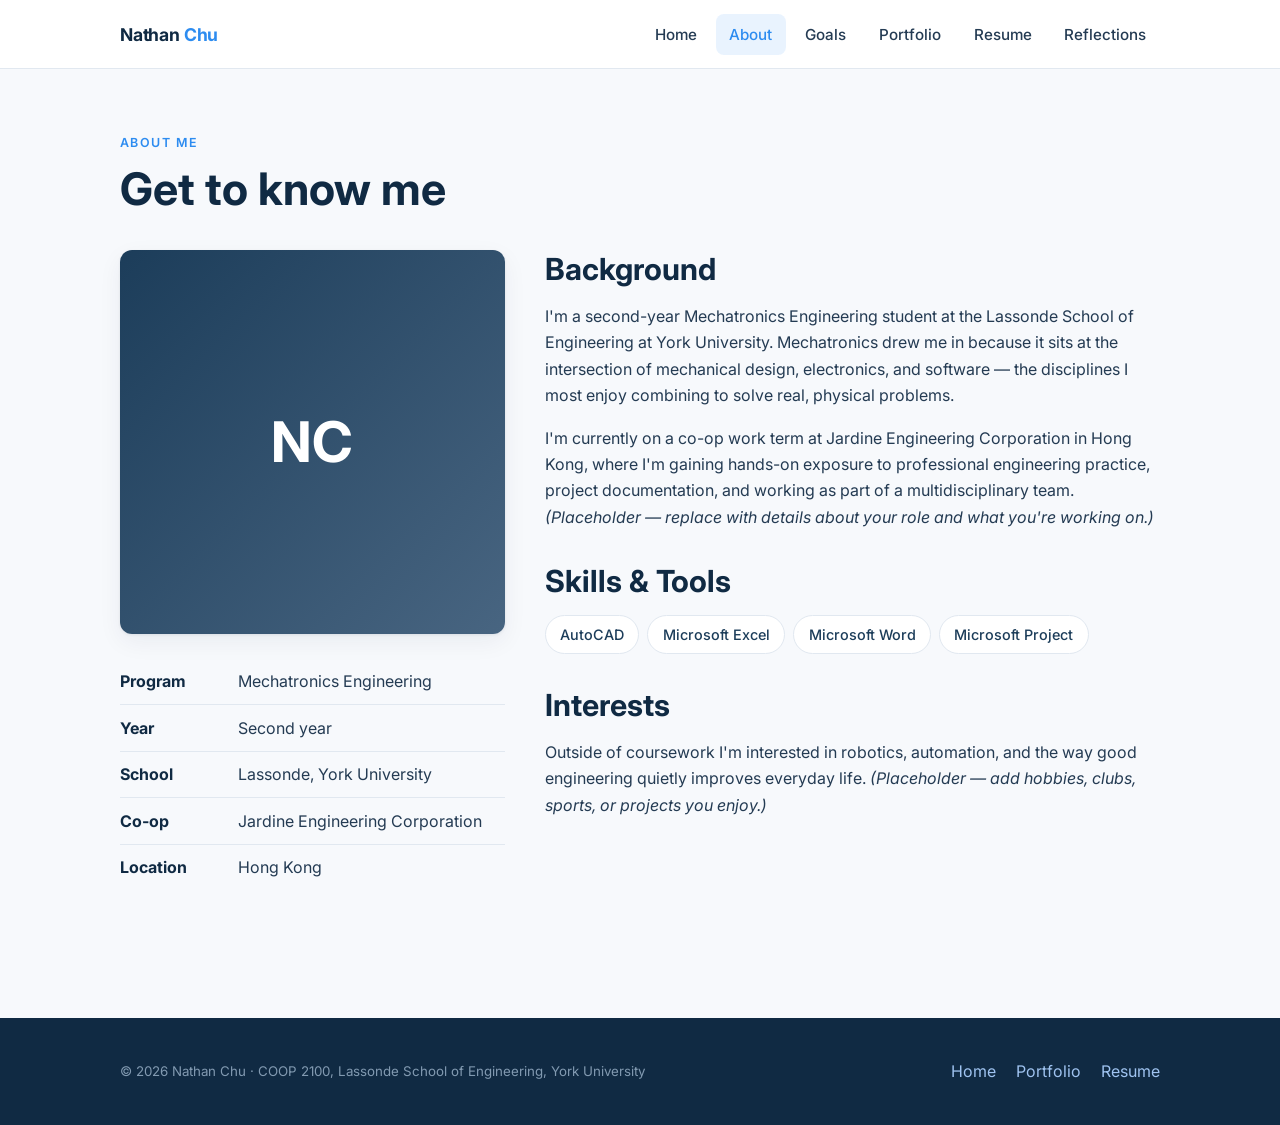
==== about.html @ 2f1d8aae "Add ePortfolio site" ====
<!DOCTYPE html>
<html lang="en">
<head>
  <meta charset="UTF-8" />
  <meta name="viewport" content="width=device-width, initial-scale=1.0" />
  <title>About — Nathan Chu</title>
  <meta name="description" content="About Nathan Chu: background, studies, and interests." />
  <link rel="preconnect" href="https://fonts.googleapis.com" />
  <link rel="preconnect" href="https://fonts.gstatic.com" crossorigin />
  <link href="https://fonts.googleapis.com/css2?family=Inter:wght@400;500;600;700&display=swap" rel="stylesheet" />
  <link rel="stylesheet" href="css/style.css" />
</head>
<body>

  <header class="site-header">
    <nav class="nav" aria-label="Main navigation">
      <a class="brand" href="index.html">Nathan&nbsp;<span>Chu</span></a>
      <button class="nav-toggle" aria-label="Toggle menu" aria-expanded="false" aria-controls="nav-links">
        <span></span><span></span><span></span>
      </button>
      <ul class="nav-links" id="nav-links">
        <li><a href="index.html">Home</a></li>
        <li><a href="about.html" class="active">About</a></li>
        <li><a href="goals.html">Goals</a></li>
        <li><a href="portfolio.html">Portfolio</a></li>
        <li><a href="resume.html">Resume</a></li>
        <li><a href="reflections.html">Reflections</a></li>
      </ul>
    </nav>
  </header>

  <section class="section">
    <div class="container">
      <p class="eyebrow">About Me</p>
      <h1>Get to know me</h1>

      <div class="split" style="margin-top:2rem;">
        <!-- LEFT: photo placeholder + quick facts. Replace the avatar with an <img> when ready. -->
        <div>
          <!-- EDIT: swap the line below for <img class="avatar" src="assets/photo.jpg" alt="Nathan Chu"> -->
          <div class="avatar" aria-hidden="true">NC</div>
          <ul class="facts" style="margin-top:1.5rem;">
            <li><strong>Program</strong> Mechatronics Engineering</li>
            <li><strong>Year</strong> Second year</li>
            <li><strong>School</strong> Lassonde, York University</li>
            <li><strong>Co-op</strong> Jardine Engineering Corporation</li>
            <li><strong>Location</strong> Hong Kong</li>
          </ul>
        </div>

        <!-- RIGHT: bio -->
        <div>
          <h2>Background</h2>
          <!-- EDIT: write a few paragraphs about yourself. Placeholder below. -->
          <p>
            I'm a second-year Mechatronics Engineering student at the Lassonde School of Engineering
            at York University. Mechatronics drew me in because it sits at the intersection of
            mechanical design, electronics, and software — the disciplines I most enjoy combining
            to solve real, physical problems.
          </p>
          <p>
            I'm currently on a co-op work term at Jardine Engineering Corporation in Hong Kong,
            where I'm gaining hands-on exposure to professional engineering practice, project
            documentation, and working as part of a multidisciplinary team. <em>(Placeholder —
            replace with details about your role and what you're working on.)</em>
          </p>

          <h2 style="margin-top:2rem;">Skills &amp; Tools</h2>
          <ul class="chips" style="margin-top:0.5rem;">
            <li>AutoCAD</li>
            <li>Microsoft Excel</li>
            <li>Microsoft Word</li>
            <li>Microsoft Project</li>
            <!-- EDIT: add more tools/skills as you learn them -->
          </ul>

          <h2 style="margin-top:2rem;">Interests</h2>
          <!-- EDIT: replace with your real interests -->
          <p>
            Outside of coursework I'm interested in robotics, automation, and the way good
            engineering quietly improves everyday life. <em>(Placeholder — add hobbies, clubs,
            sports, or projects you enjoy.)</em>
          </p>
        </div>
      </div>
    </div>
  </section>

  <footer class="site-footer">
    <div class="container footer-inner">
      <small>© 2026 Nathan Chu · COOP 2100, Lassonde School of Engineering, York University</small>
      <ul class="footer-links">
        <li><a href="index.html">Home</a></li>
        <li><a href="portfolio.html">Portfolio</a></li>
        <li><a href="resume.html">Resume</a></li>
      </ul>
    </div>
  </footer>

  <script src="js/main.js" defer></script>
</body>
</html>
---- css/style.css ----
/* =========================================================
   Nathan Chu — ePortfolio
   COOP 2100, Lassonde School of Engineering, York University
   ---------------------------------------------------------
   Edit the colours, fonts, and spacing here in one place.
   Everything on the site reads from these variables.
   ========================================================= */

:root {
  /* Brand colours — change these to re-theme the whole site */
  --navy:        #102a43;   /* primary dark */
  --navy-2:      #1c3d5a;   /* slightly lighter navy */
  --steel:       #486581;   /* muted blue-grey */
  --accent:      #2d8cf0;   /* links / highlights */
  --accent-dark: #1f6fc4;
  --bg:          #f7f9fc;   /* page background */
  --surface:     #ffffff;   /* cards / panels */
  --text:        #243b53;   /* body text */
  --muted:       #627d98;   /* secondary text */
  --border:      #e1e8f0;

  /* Layout */
  --maxw: 1080px;
  --radius: 12px;
  --shadow: 0 1px 3px rgba(16, 42, 67, 0.08), 0 8px 24px rgba(16, 42, 67, 0.06);
  --shadow-hover: 0 4px 12px rgba(16, 42, 67, 0.12), 0 16px 40px rgba(16, 42, 67, 0.10);

  /* Type */
  --font: "Inter", -apple-system, BlinkMacSystemFont, "Segoe UI", Roboto, Helvetica, Arial, sans-serif;
}

/* ---------- Reset ---------- */
*,
*::before,
*::after { box-sizing: border-box; }

html { scroll-behavior: smooth; }

body {
  margin: 0;
  font-family: var(--font);
  color: var(--text);
  background: var(--bg);
  line-height: 1.65;
  -webkit-font-smoothing: antialiased;
}

img { max-width: 100%; display: block; }

a { color: var(--accent); text-decoration: none; }
a:hover { color: var(--accent-dark); text-decoration: underline; }

h1, h2, h3 {
  color: var(--navy);
  line-height: 1.25;
  margin: 0 0 0.5em;
  font-weight: 700;
}

h1 { font-size: clamp(1.9rem, 4vw, 2.8rem); }
h2 { font-size: clamp(1.4rem, 3vw, 1.9rem); }
h3 { font-size: 1.15rem; }

p { margin: 0 0 1rem; }

/* ---------- Layout helpers ---------- */
.container {
  width: 100%;
  max-width: var(--maxw);
  margin: 0 auto;
  padding: 0 1.25rem;
}

.section { padding: 4rem 0; }

.section-alt { background: var(--surface); border-top: 1px solid var(--border); border-bottom: 1px solid var(--border); }

.eyebrow {
  text-transform: uppercase;
  letter-spacing: 0.12em;
  font-size: 0.78rem;
  font-weight: 600;
  color: var(--accent);
  margin-bottom: 0.5rem;
}

.lead { font-size: 1.15rem; color: var(--muted); max-width: 60ch; }

/* ---------- Navigation ---------- */
.site-header {
  position: sticky;
  top: 0;
  z-index: 50;
  background: rgba(255, 255, 255, 0.92);
  backdrop-filter: saturate(180%) blur(8px);
  border-bottom: 1px solid var(--border);
}

.nav {
  display: flex;
  align-items: center;
  justify-content: space-between;
  max-width: var(--maxw);
  margin: 0 auto;
  padding: 0.85rem 1.25rem;
}

.brand {
  font-weight: 700;
  font-size: 1.1rem;
  color: var(--navy);
  letter-spacing: -0.01em;
}
.brand:hover { text-decoration: none; color: var(--navy); }
.brand span { color: var(--accent); }

.nav-links {
  display: flex;
  gap: 0.35rem;
  list-style: none;
  margin: 0;
  padding: 0;
}

.nav-links a {
  display: block;
  padding: 0.5rem 0.85rem;
  border-radius: 8px;
  color: var(--text);
  font-weight: 500;
  font-size: 0.95rem;
  transition: background 0.15s, color 0.15s;
}
.nav-links a:hover { background: var(--bg); color: var(--navy); text-decoration: none; }
.nav-links a.active { color: var(--accent); background: rgba(45, 140, 240, 0.10); }

/* Hamburger */
.nav-toggle {
  display: none;
  background: none;
  border: 0;
  cursor: pointer;
  padding: 0.4rem;
}
.nav-toggle span {
  display: block;
  width: 24px;
  height: 2px;
  background: var(--navy);
  margin: 5px 0;
  transition: 0.25s;
}

/* ---------- Hero ---------- */
.hero {
  background:
    radial-gradient(1200px 400px at 80% -10%, rgba(45,140,240,0.12), transparent),
    linear-gradient(180deg, #ffffff 0%, var(--bg) 100%);
  padding: 5rem 0 4.5rem;
  border-bottom: 1px solid var(--border);
}
.hero h1 { margin-bottom: 0.4rem; }
.hero .tagline { font-size: 1.25rem; color: var(--steel); font-weight: 500; margin-bottom: 1.5rem; }
.hero .intro { max-width: 58ch; font-size: 1.1rem; color: var(--muted); }

.btn-row { display: flex; flex-wrap: wrap; gap: 0.75rem; margin-top: 1.75rem; }

.btn {
  display: inline-block;
  padding: 0.7rem 1.4rem;
  border-radius: 10px;
  font-weight: 600;
  font-size: 0.95rem;
  transition: transform 0.12s, box-shadow 0.15s, background 0.15s;
}
.btn-primary { background: var(--accent); color: #fff; }
.btn-primary:hover { background: var(--accent-dark); color: #fff; text-decoration: none; transform: translateY(-1px); box-shadow: var(--shadow); }
.btn-ghost { background: transparent; color: var(--navy); border: 1px solid var(--border); }
.btn-ghost:hover { background: var(--surface); text-decoration: none; border-color: var(--steel); transform: translateY(-1px); }

/* ---------- Cards / grid ---------- */
.grid {
  display: grid;
  gap: 1.25rem;
  grid-template-columns: repeat(auto-fit, minmax(260px, 1fr));
}

.card {
  background: var(--surface);
  border: 1px solid var(--border);
  border-radius: var(--radius);
  padding: 1.5rem;
  box-shadow: var(--shadow);
  transition: transform 0.15s, box-shadow 0.15s;
}
.card:hover { transform: translateY(-3px); box-shadow: var(--shadow-hover); }
.card h3 { margin-top: 0; }
.card .tag {
  display: inline-block;
  font-size: 0.72rem;
  font-weight: 600;
  text-transform: uppercase;
  letter-spacing: 0.06em;
  color: var(--accent);
  background: rgba(45,140,240,0.10);
  padding: 0.2rem 0.6rem;
  border-radius: 999px;
  margin-bottom: 0.75rem;
}
.card .placeholder-note {
  font-size: 0.82rem;
  color: var(--muted);
  font-style: italic;
}

/* Two-column content (e.g. About) */
.split {
  display: grid;
  grid-template-columns: 1fr 1.6fr;
  gap: 2.5rem;
  align-items: start;
}

/* Profile/avatar placeholder */
.avatar {
  width: 100%;
  aspect-ratio: 1 / 1;
  border-radius: var(--radius);
  background: linear-gradient(135deg, var(--navy-2), var(--steel));
  display: flex;
  align-items: center;
  justify-content: center;
  color: #fff;
  font-size: 3.5rem;
  font-weight: 700;
  box-shadow: var(--shadow);
}

/* Skill chips */
.chips { display: flex; flex-wrap: wrap; gap: 0.5rem; padding: 0; margin: 0; list-style: none; }
.chips li {
  background: var(--surface);
  border: 1px solid var(--border);
  border-radius: 999px;
  padding: 0.4rem 0.9rem;
  font-size: 0.9rem;
  font-weight: 500;
  color: var(--navy-2);
}

/* Info list (key/value) */
.facts { list-style: none; padding: 0; margin: 0; }
.facts li { padding: 0.6rem 0; border-bottom: 1px solid var(--border); display: flex; gap: 0.5rem; }
.facts li:last-child { border-bottom: 0; }
.facts strong { color: var(--navy); min-width: 110px; display: inline-block; }

/* Timeline (goals / reflections) */
.timeline { position: relative; margin: 1.5rem 0 0; padding-left: 1.75rem; }
.timeline::before {
  content: "";
  position: absolute;
  left: 6px; top: 4px; bottom: 4px;
  width: 2px;
  background: var(--border);
}
.timeline-item { position: relative; margin-bottom: 1.75rem; }
.timeline-item::before {
  content: "";
  position: absolute;
  left: -1.75rem; top: 6px;
  width: 12px; height: 12px;
  border-radius: 50%;
  background: var(--accent);
  border: 2px solid var(--surface);
  box-shadow: 0 0 0 2px var(--accent);
}
.timeline-item .date { font-size: 0.82rem; font-weight: 600; color: var(--muted); text-transform: uppercase; letter-spacing: 0.05em; }
.timeline-item h3 { margin: 0.15rem 0 0.4rem; }

/* Resume embed area */
.resume-frame {
  width: 100%;
  height: 80vh;
  min-height: 600px;
  border: 1px solid var(--border);
  border-radius: var(--radius);
  background: var(--surface);
  box-shadow: var(--shadow);
}
.notice {
  background: #fff8e6;
  border: 1px solid #f6e0a8;
  color: #7a5c00;
  border-radius: var(--radius);
  padding: 1rem 1.25rem;
  font-size: 0.92rem;
  margin-bottom: 1.5rem;
}

/* ---------- Footer ---------- */
.site-footer {
  background: var(--navy);
  color: #cdd9e5;
  margin-top: 4rem;
  padding: 2.5rem 0;
}
.site-footer a { color: #9fc3f0; }
.footer-inner { display: flex; flex-wrap: wrap; gap: 1rem; justify-content: space-between; align-items: center; }
.footer-inner small { color: #829ab1; }
.footer-links { display: flex; gap: 1.25rem; list-style: none; margin: 0; padding: 0; }

/* ---------- Responsive ---------- */
@media (max-width: 760px) {
  .nav-toggle { display: block; }
  .nav-links {
    position: absolute;
    top: 100%; left: 0; right: 0;
    flex-direction: column;
    gap: 0;
    background: var(--surface);
    border-bottom: 1px solid var(--border);
    padding: 0.5rem 1rem 1rem;
    box-shadow: var(--shadow);
    display: none;
  }
  .nav-links.open { display: flex; }
  .nav-links a { padding: 0.75rem 0.5rem; border-radius: 6px; }
  .split { grid-template-columns: 1fr; }
  .avatar { max-width: 240px; margin: 0 auto; font-size: 3rem; }
}
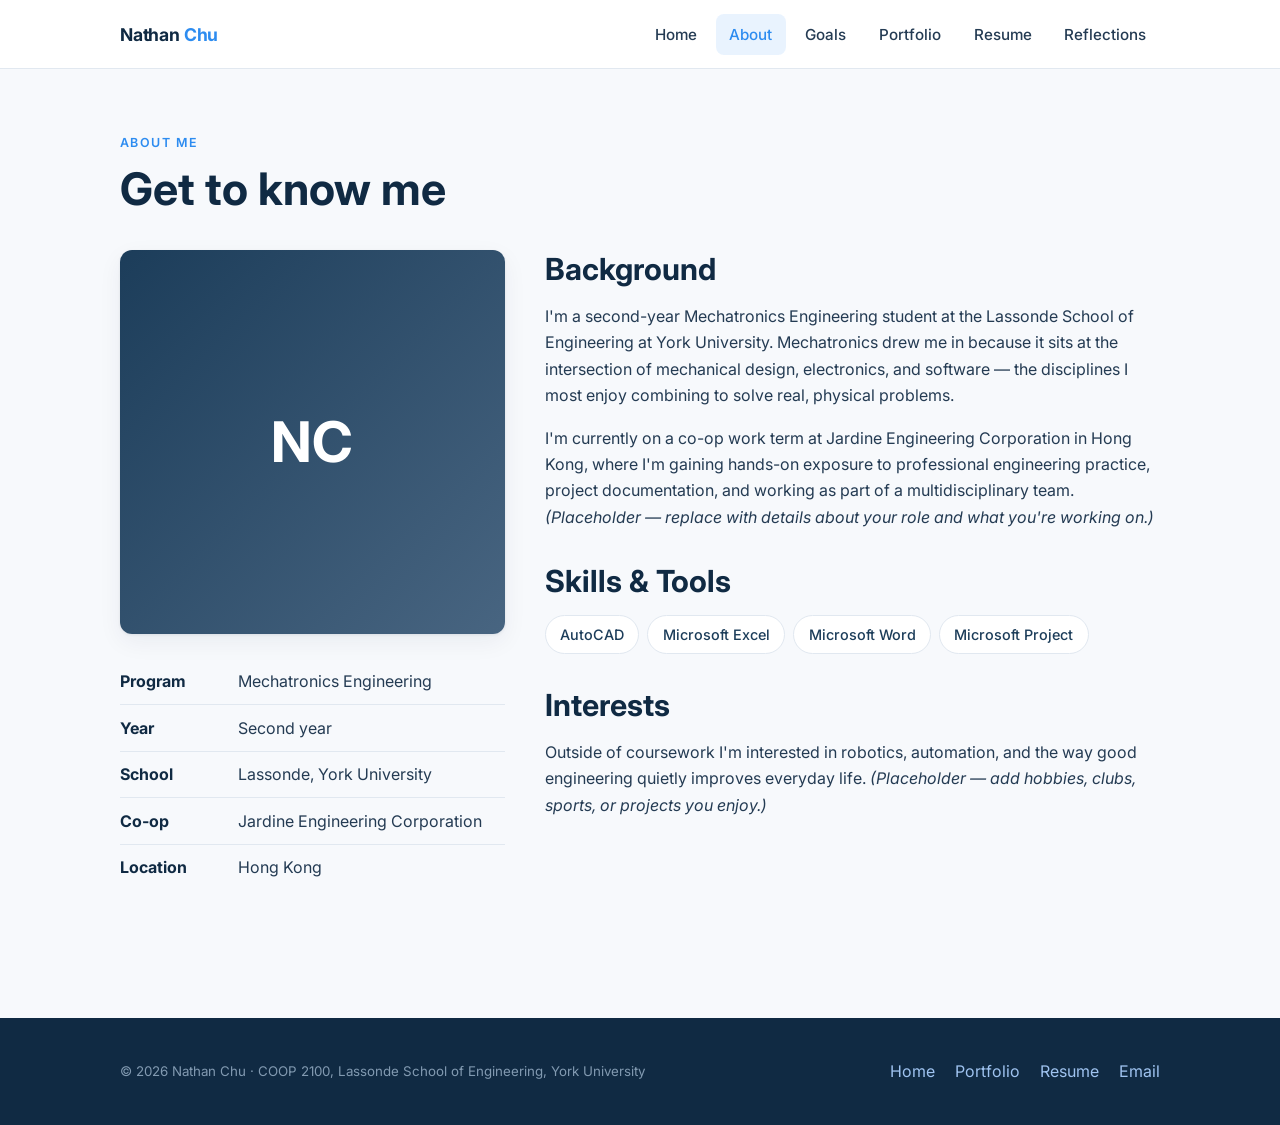
==== commit b64c648b: "Add contact email and project README" ====
--- a/about.html
+++ b/about.html
@@ -93,6 +93,7 @@
         <li><a href="index.html">Home</a></li>
         <li><a href="portfolio.html">Portfolio</a></li>
         <li><a href="resume.html">Resume</a></li>
+        <li><a href="mailto:iamnathanchu@gmail.com">Email</a></li>
       </ul>
     </div>
   </footer>
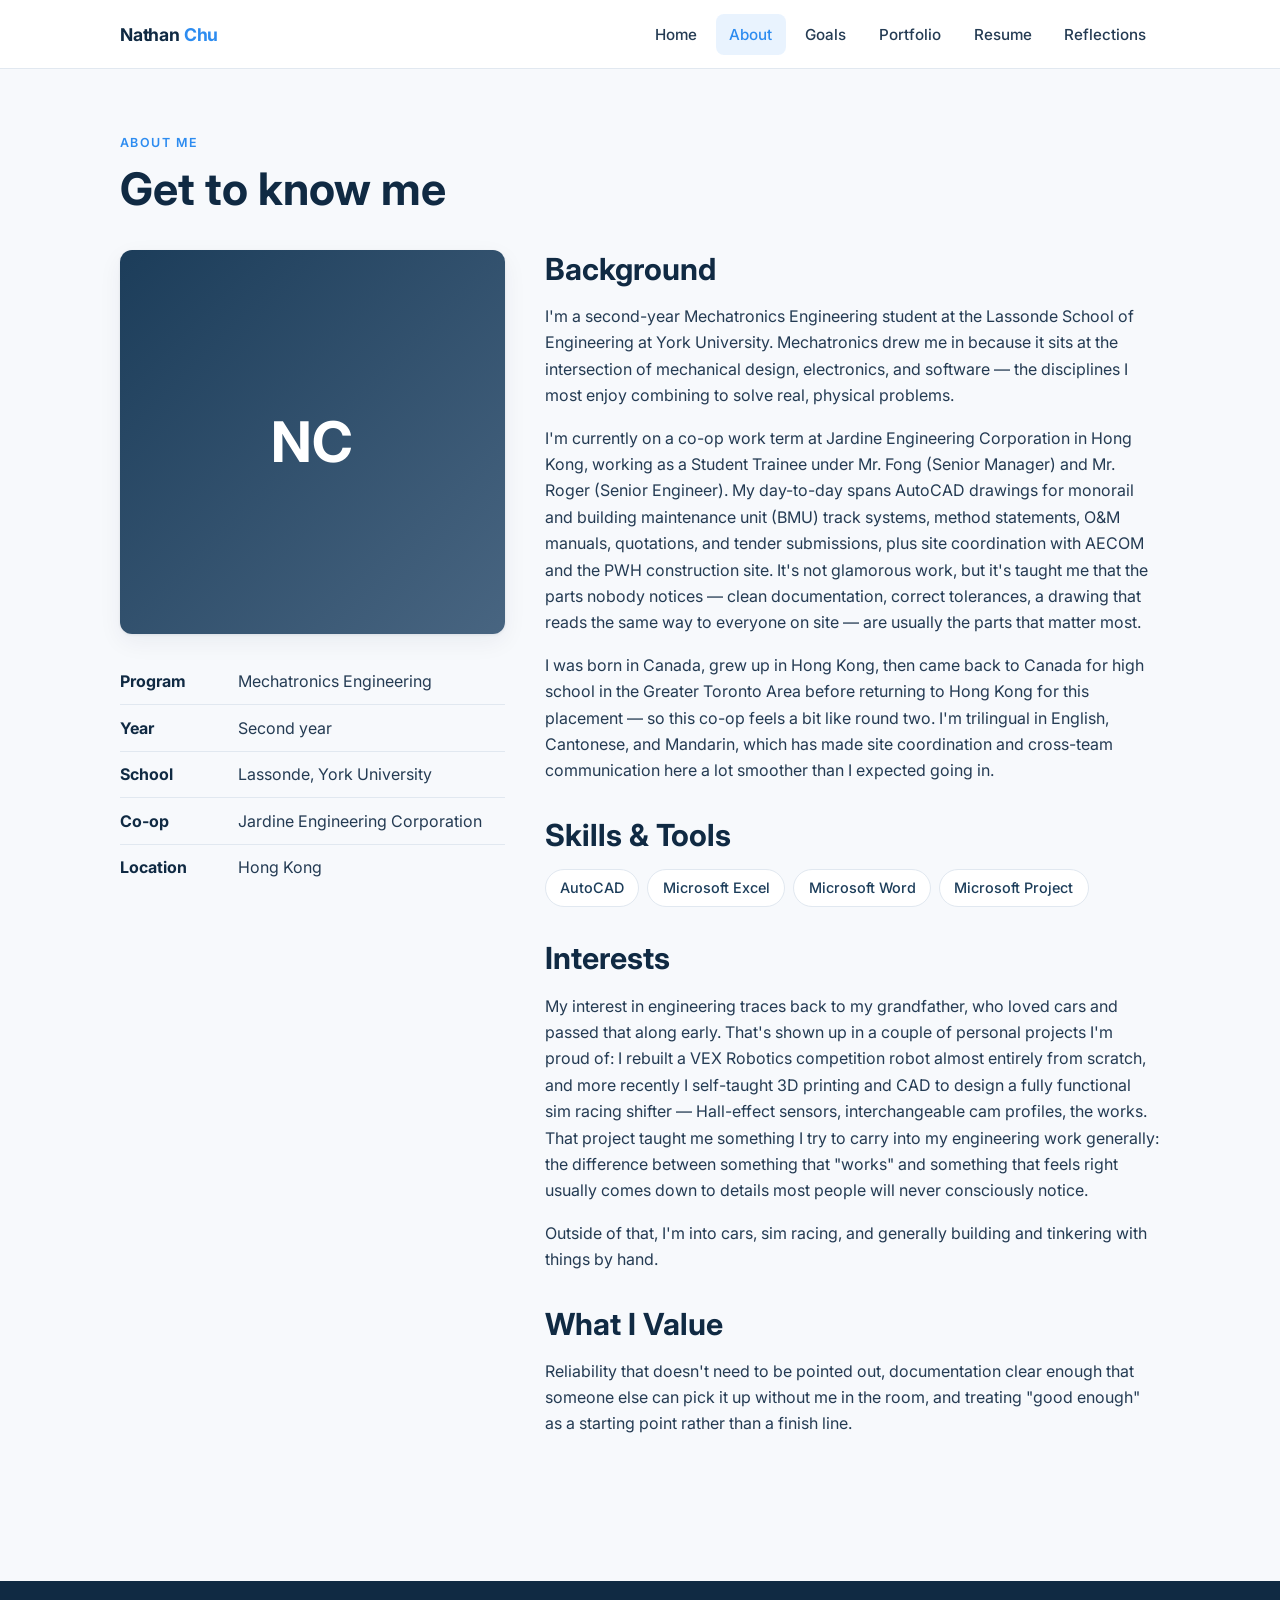
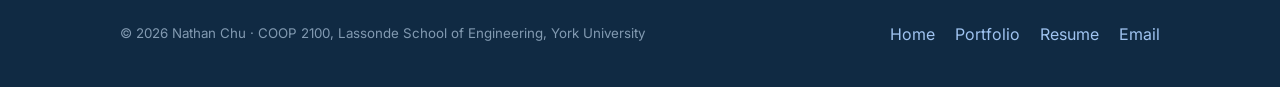
==== commit e35552e2: "Update about and resume pages with real co-op content Replace placeholder co-op/interests text with " ====
--- a/about.html
+++ b/about.html
@@ -5,6 +5,7 @@
   <meta name="viewport" content="width=device-width, initial-scale=1.0" />
   <title>About — Nathan Chu</title>
   <meta name="description" content="About Nathan Chu: background, studies, and interests." />
+  <link rel="icon" href="favicon.svg" type="image/svg+xml" />
   <link rel="preconnect" href="https://fonts.googleapis.com" />
   <link rel="preconnect" href="https://fonts.gstatic.com" crossorigin />
   <link href="https://fonts.googleapis.com/css2?family=Inter:wght@400;500;600;700&display=swap" rel="stylesheet" />
@@ -35,9 +36,7 @@
       <h1>Get to know me</h1>
 
       <div class="split" style="margin-top:2rem;">
-        <!-- LEFT: photo placeholder + quick facts. Replace the avatar with an <img> when ready. -->
         <div>
-          <!-- EDIT: swap the line below for <img class="avatar" src="assets/photo.jpg" alt="Nathan Chu"> -->
           <div class="avatar" aria-hidden="true">NC</div>
           <ul class="facts" style="margin-top:1.5rem;">
             <li><strong>Program</strong> Mechatronics Engineering</li>
@@ -48,10 +47,8 @@
           </ul>
         </div>
 
-        <!-- RIGHT: bio -->
         <div>
           <h2>Background</h2>
-          <!-- EDIT: write a few paragraphs about yourself. Placeholder below. -->
           <p>
             I'm a second-year Mechatronics Engineering student at the Lassonde School of Engineering
             at York University. Mechatronics drew me in because it sits at the intersection of
@@ -60,9 +57,20 @@
           </p>
           <p>
             I'm currently on a co-op work term at Jardine Engineering Corporation in Hong Kong,
-            where I'm gaining hands-on exposure to professional engineering practice, project
-            documentation, and working as part of a multidisciplinary team. <em>(Placeholder —
-            replace with details about your role and what you're working on.)</em>
+            working as a Student Trainee under Mr. Fong (Senior Manager) and Mr. Roger (Senior
+            Engineer). My day-to-day spans AutoCAD drawings for monorail and building maintenance
+            unit (BMU) track systems, method statements, O&amp;M manuals, quotations, and tender
+            submissions, plus site coordination with AECOM and the PWH construction site. It's not
+            glamorous work, but it's taught me that the parts nobody notices — clean documentation,
+            correct tolerances, a drawing that reads the same way to everyone on site — are usually
+            the parts that matter most.
+          </p>
+          <p>
+            I was born in Canada, grew up in Hong Kong, then came back to Canada for high school in
+            the Greater Toronto Area before returning to Hong Kong for this placement — so this
+            co-op feels a bit like round two. I'm trilingual in English, Cantonese, and Mandarin,
+            which has made site coordination and cross-team communication here a lot smoother than
+            I expected going in.
           </p>
 
           <h2 style="margin-top:2rem;">Skills &amp; Tools</h2>
@@ -71,15 +79,29 @@
             <li>Microsoft Excel</li>
             <li>Microsoft Word</li>
             <li>Microsoft Project</li>
-            <!-- EDIT: add more tools/skills as you learn them -->
           </ul>
 
           <h2 style="margin-top:2rem;">Interests</h2>
-          <!-- EDIT: replace with your real interests -->
           <p>
-            Outside of coursework I'm interested in robotics, automation, and the way good
-            engineering quietly improves everyday life. <em>(Placeholder — add hobbies, clubs,
-            sports, or projects you enjoy.)</em>
+            My interest in engineering traces back to my grandfather, who loved cars and passed
+            that along early. That's shown up in a couple of personal projects I'm proud of: I
+            rebuilt a VEX Robotics competition robot almost entirely from scratch, and more
+            recently I self-taught 3D printing and CAD to design a fully functional sim racing
+            shifter — Hall-effect sensors, interchangeable cam profiles, the works. That project
+            taught me something I try to carry into my engineering work generally: the difference
+            between something that "works" and something that feels right usually comes down to
+            details most people will never consciously notice.
+          </p>
+          <p>
+            Outside of that, I'm into cars, sim racing, and generally building and tinkering with
+            things by hand.
+          </p>
+
+          <h2 style="margin-top:2rem;">What I Value</h2>
+          <p>
+            Reliability that doesn't need to be pointed out, documentation clear enough that
+            someone else can pick it up without me in the room, and treating "good enough" as a
+            starting point rather than a finish line.
           </p>
         </div>
       </div>
--- a/css/style.css
+++ b/css/style.css
@@ -211,6 +211,36 @@
   font-size: 0.82rem;
   color: var(--muted);
   font-style: italic;
+}
+.card .tag-competency {
+  display: inline-block;
+  font-size: 0.72rem;
+  font-weight: 600;
+  text-transform: uppercase;
+  letter-spacing: 0.06em;
+  color: var(--steel);
+  background: rgba(72,101,129,0.10);
+  padding: 0.2rem 0.6rem;
+  border-radius: 999px;
+  margin: 0 0 0.75rem 0.4rem;
+}
+.collection-note {
+  font-size: 0.95rem;
+  color: var(--muted);
+  max-width: 68ch;
+  margin: 0.5rem 0 0;
+}
+.timeline-item .tag-competency {
+  display: inline-block;
+  font-size: 0.72rem;
+  font-weight: 600;
+  text-transform: uppercase;
+  letter-spacing: 0.06em;
+  color: var(--steel);
+  background: rgba(72,101,129,0.10);
+  padding: 0.2rem 0.6rem;
+  border-radius: 999px;
+  margin: 0.4rem 0 0;
 }
 
 /* Two-column content (e.g. About) */
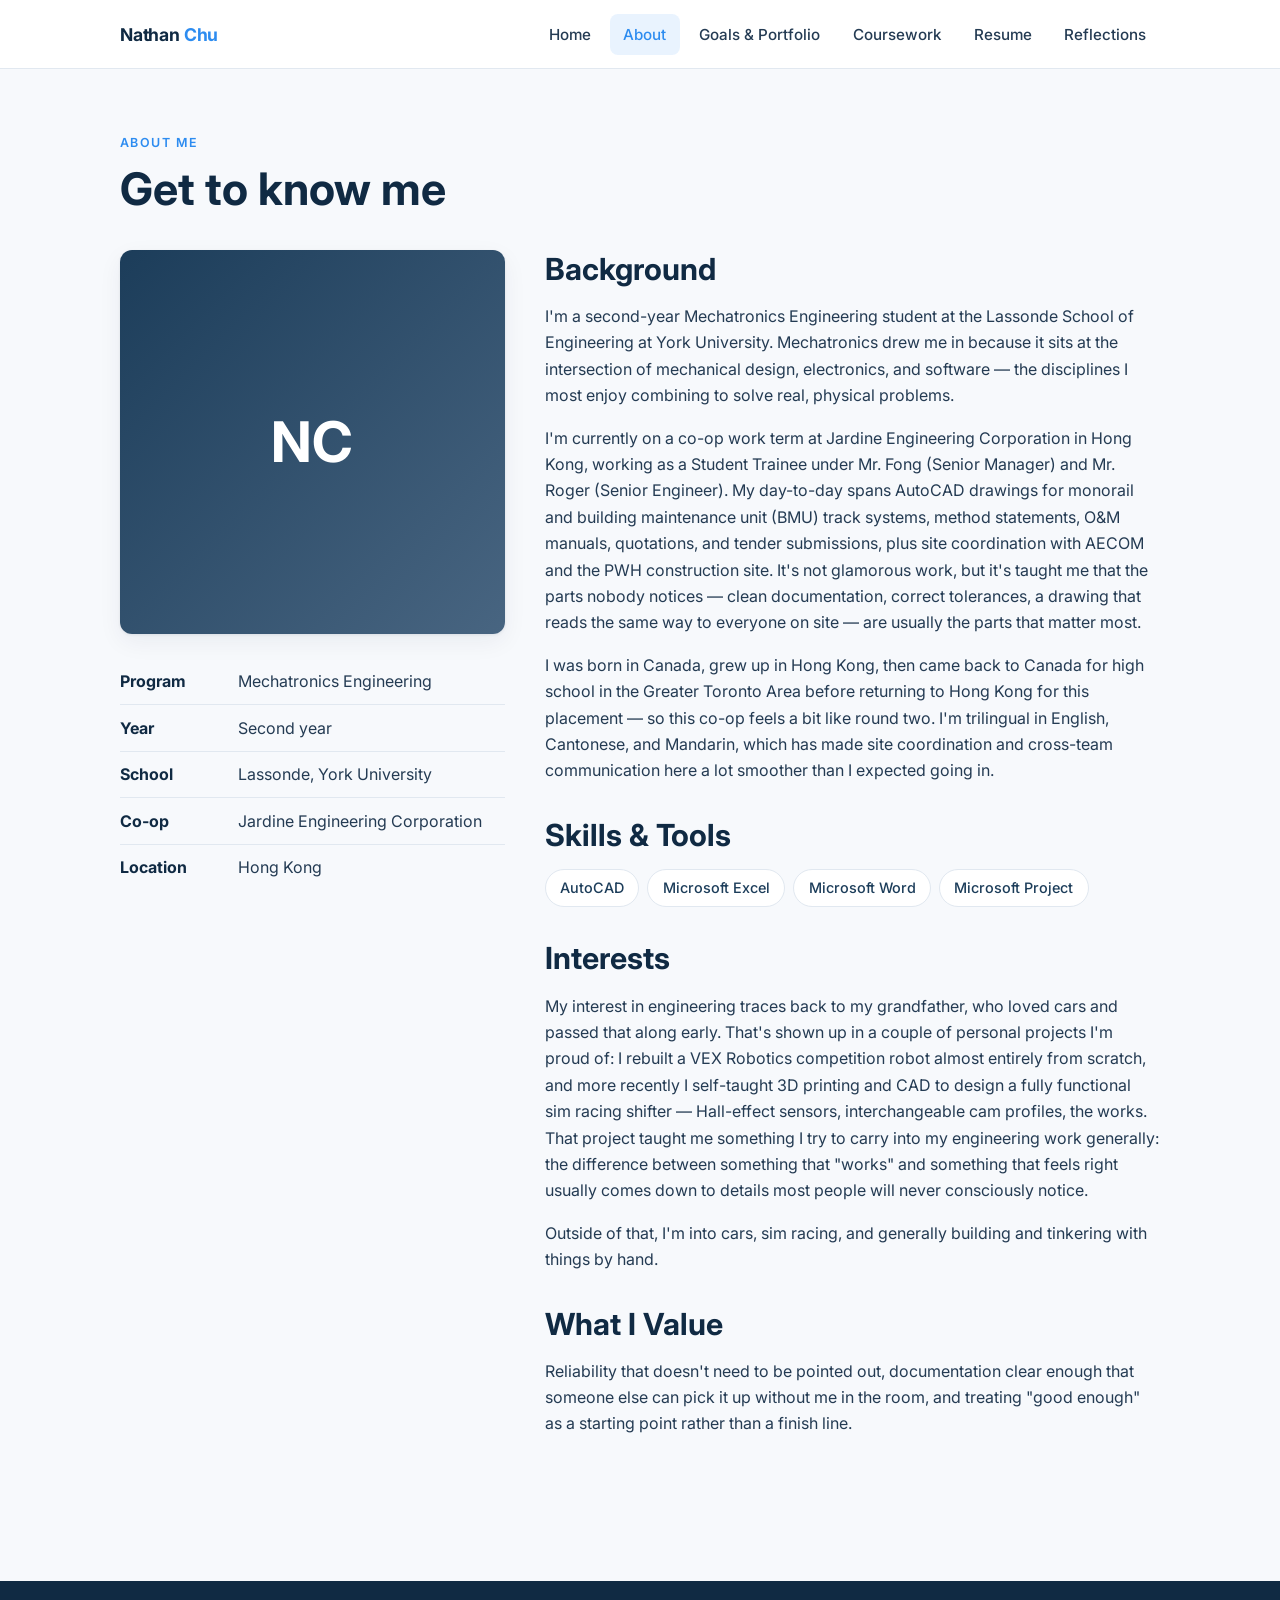
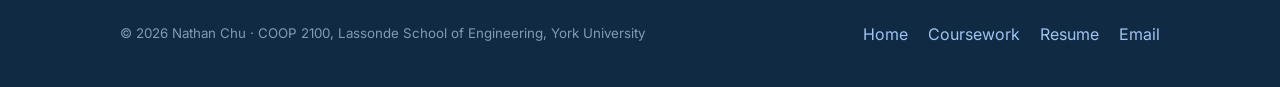
==== commit f6e1f530: "Restructure goals and portfolio pages around co-op deliverables Rework the two existing pages rather" ====
--- a/about.html
+++ b/about.html
@@ -22,8 +22,8 @@
       <ul class="nav-links" id="nav-links">
         <li><a href="index.html">Home</a></li>
         <li><a href="about.html" class="active">About</a></li>
-        <li><a href="goals.html">Goals</a></li>
-        <li><a href="portfolio.html">Portfolio</a></li>
+        <li><a href="goals.html">Goals &amp; Portfolio</a></li>
+        <li><a href="portfolio.html">Coursework</a></li>
         <li><a href="resume.html">Resume</a></li>
         <li><a href="reflections.html">Reflections</a></li>
       </ul>
@@ -113,7 +113,7 @@
       <small>© 2026 Nathan Chu · COOP 2100, Lassonde School of Engineering, York University</small>
       <ul class="footer-links">
         <li><a href="index.html">Home</a></li>
-        <li><a href="portfolio.html">Portfolio</a></li>
+        <li><a href="portfolio.html">Coursework</a></li>
         <li><a href="resume.html">Resume</a></li>
         <li><a href="mailto:iamnathanchu@gmail.com">Email</a></li>
       </ul>
--- a/css/style.css
+++ b/css/style.css
@@ -242,6 +242,53 @@
   border-radius: 999px;
   margin: 0.4rem 0 0;
 }
+
+/* Portfolio item media — either a real asset, or a neutral box marking
+   material that is deliberately withheld (client-confidential work). */
+.item-media {
+  width: 100%;
+  aspect-ratio: 4 / 3;
+  border: 1px solid var(--border);
+  border-radius: 10px;
+  background: var(--bg);
+  overflow: hidden;
+  margin: 0 0 1rem;
+}
+.item-media img { width: 100%; height: 100%; object-fit: cover; }
+
+.item-media.confidential {
+  border-style: dashed;
+  display: flex;
+  flex-direction: column;
+  align-items: center;
+  justify-content: center;
+  gap: 0.4rem;
+  padding: 1rem;
+  text-align: center;
+}
+.item-media.confidential svg {
+  width: 24px; height: 24px;
+  fill: none;
+  stroke: var(--steel);
+  stroke-width: 1.6;
+  stroke-linecap: round;
+  stroke-linejoin: round;
+}
+.confidential-label {
+  font-size: 0.72rem;
+  font-weight: 600;
+  text-transform: uppercase;
+  letter-spacing: 0.06em;
+  color: var(--steel);
+}
+.confidential-sub { font-size: 0.8rem; line-height: 1.4; color: var(--muted); }
+
+/* Three-up strip of smaller media boxes (e.g. the site-visit card) */
+.media-trio { display: grid; grid-template-columns: repeat(3, 1fr); gap: 0.5rem; margin: 0 0 1rem; }
+.media-trio .item-media { aspect-ratio: 1 / 1; margin: 0; }
+.media-trio .item-media.confidential { padding: 0.5rem; gap: 0.2rem; }
+.media-trio .item-media.confidential svg { width: 18px; height: 18px; }
+.media-trio .confidential-label { font-size: 0.6rem; letter-spacing: 0.03em; }
 
 /* Two-column content (e.g. About) */
 .split {
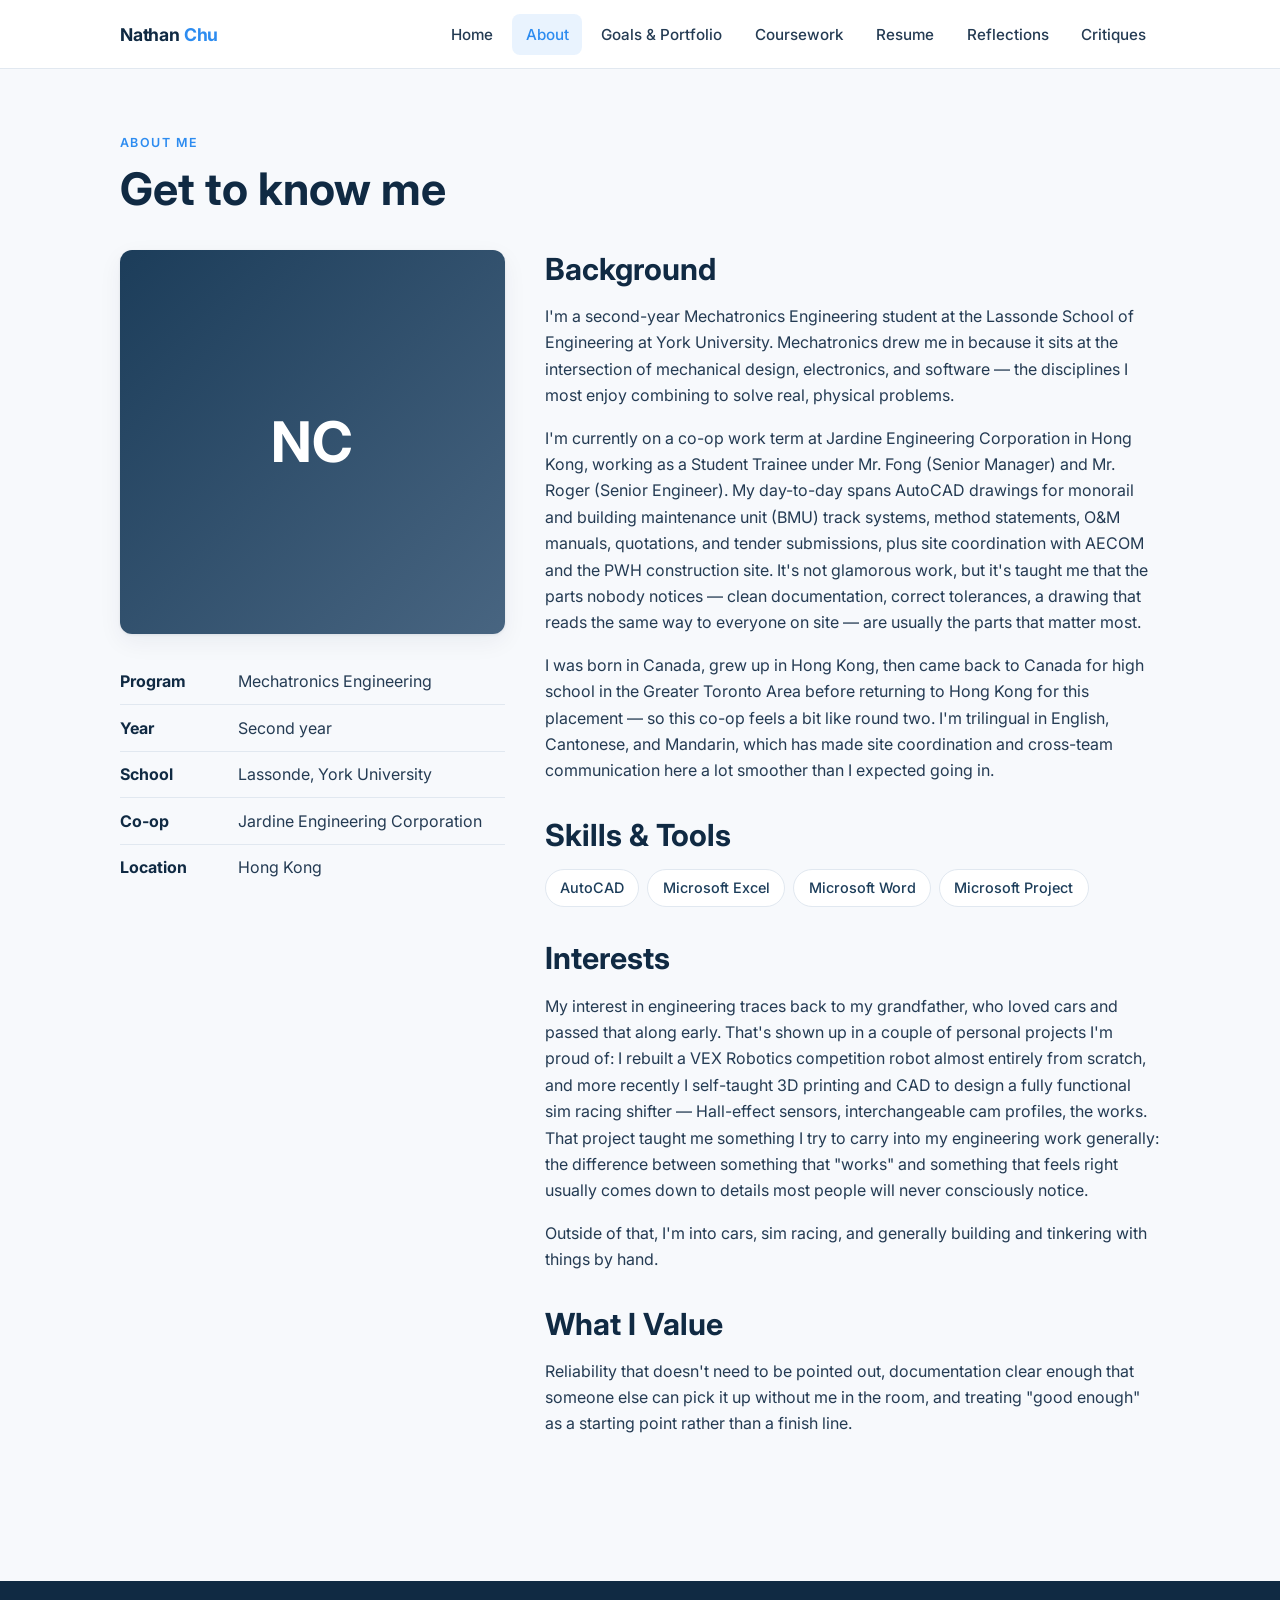
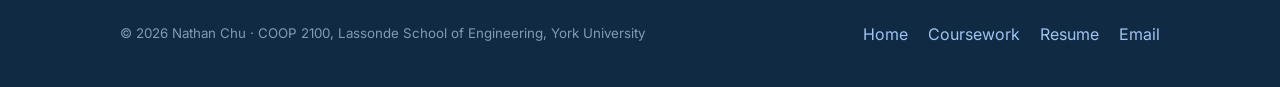
==== commit a3491293: "Add critiques page, goal outcomes, and final-week media Completes the sections required for the fina" ====
--- a/about.html
+++ b/about.html
@@ -26,6 +26,7 @@
         <li><a href="portfolio.html">Coursework</a></li>
         <li><a href="resume.html">Resume</a></li>
         <li><a href="reflections.html">Reflections</a></li>
+        <li><a href="critiques.html">Critiques</a></li>
       </ul>
     </nav>
   </header>
--- a/css/style.css
+++ b/css/style.css
@@ -246,6 +246,7 @@
 /* Portfolio item media — either a real asset, or a neutral box marking
    material that is deliberately withheld (client-confidential work). */
 .item-media {
+  display: block;
   width: 100%;
   aspect-ratio: 4 / 3;
   border: 1px solid var(--border);
@@ -254,6 +255,8 @@
   overflow: hidden;
   margin: 0 0 1rem;
 }
+a.item-media { transition: border-color 0.15s, box-shadow 0.15s; }
+a.item-media:hover { border-color: var(--steel); box-shadow: var(--shadow); }
 .item-media img { width: 100%; height: 100%; object-fit: cover; }
 
 .item-media.confidential {
@@ -274,6 +277,27 @@
   stroke-linecap: round;
   stroke-linejoin: round;
 }
+/* Same neutral box, but for media that simply hasn't been added yet
+   (as opposed to material withheld on purpose). */
+.item-media.pending {
+  border-style: dashed;
+  display: flex;
+  flex-direction: column;
+  align-items: center;
+  justify-content: center;
+  gap: 0.4rem;
+  padding: 1rem;
+  text-align: center;
+}
+.item-media.pending svg {
+  width: 26px; height: 26px;
+  fill: none;
+  stroke: var(--steel);
+  stroke-width: 1.5;
+  stroke-linecap: round;
+  stroke-linejoin: round;
+}
+
 .confidential-label {
   font-size: 0.72rem;
   font-weight: 600;
@@ -283,12 +307,12 @@
 }
 .confidential-sub { font-size: 0.8rem; line-height: 1.4; color: var(--muted); }
 
-/* Three-up strip of smaller media boxes (e.g. the site-visit card) */
-.media-trio { display: grid; grid-template-columns: repeat(3, 1fr); gap: 0.5rem; margin: 0 0 1rem; }
-.media-trio .item-media { aspect-ratio: 1 / 1; margin: 0; }
-.media-trio .item-media.confidential { padding: 0.5rem; gap: 0.2rem; }
-.media-trio .item-media.confidential svg { width: 18px; height: 18px; }
-.media-trio .confidential-label { font-size: 0.6rem; letter-spacing: 0.03em; }
+/* Row of smaller media boxes side by side (e.g. the site-visit card) */
+.media-row { display: grid; grid-template-columns: repeat(auto-fit, minmax(90px, 1fr)); gap: 0.5rem; margin: 0 0 1rem; }
+.media-row .item-media { aspect-ratio: 1 / 1; margin: 0; }
+.media-row .item-media.confidential { padding: 0.5rem; gap: 0.2rem; }
+.media-row .item-media.confidential svg { width: 18px; height: 18px; }
+.media-row .confidential-label { font-size: 0.6rem; letter-spacing: 0.03em; }
 
 /* Two-column content (e.g. About) */
 .split {
@@ -374,6 +398,80 @@
   margin-bottom: 1.5rem;
 }
 
+/* ---------- Outcome / verdict on goals ----------
+   Each goal closes with an honest status, so the page shows results
+   rather than only intentions. */
+.verdict {
+  margin-top: 1rem;
+  padding-top: 0.9rem;
+  border-top: 1px dashed var(--border);
+}
+.verdict p { margin: 0.5rem 0 0; font-size: 0.92rem; color: var(--muted); }
+
+.status {
+  display: inline-block;
+  font-size: 0.72rem;
+  font-weight: 700;
+  text-transform: uppercase;
+  letter-spacing: 0.06em;
+  padding: 0.2rem 0.6rem;
+  border-radius: 999px;
+  border: 1px solid transparent;
+}
+.status-met     { color: #0f7b4f; background: rgba(15,123,79,0.10);  border-color: rgba(15,123,79,0.22); }
+.status-partial { color: #8a6100; background: rgba(184,131,0,0.12);  border-color: rgba(184,131,0,0.26); }
+.status-missed  { color: #9c3b3b; background: rgba(156,59,59,0.10);  border-color: rgba(156,59,59,0.22); }
+
+/* Learning objectives carry the same status pills in a plain list */
+.facts .status { margin-left: auto; align-self: flex-start; }
+.objective { display: block; }
+.objective .obj-head { display: flex; gap: 0.75rem; align-items: baseline; justify-content: space-between; }
+.objective .obj-note { margin: 0.35rem 0 0; font-size: 0.92rem; color: var(--muted); }
+
+/* ---------- Video embed (About Me introduction) ---------- */
+.video-embed {
+  position: relative;
+  width: 100%;
+  max-width: 720px;
+  aspect-ratio: 16 / 9;
+  border: 1px solid var(--border);
+  border-radius: var(--radius);
+  overflow: hidden;
+  background: var(--navy);
+  box-shadow: var(--shadow);
+}
+.video-embed video,
+.video-embed iframe {
+  position: absolute;
+  inset: 0;
+  width: 100%;
+  height: 100%;
+  border: 0;
+  display: block;
+}
+
+/* Placeholder shown until the video file is dropped in */
+.video-embed.pending {
+  background: var(--surface);
+  border-style: dashed;
+  display: flex;
+  flex-direction: column;
+  align-items: center;
+  justify-content: center;
+  gap: 0.4rem;
+  text-align: center;
+  padding: 1rem;
+}
+.video-embed.pending svg {
+  width: 30px; height: 30px;
+  fill: none;
+  stroke: var(--steel);
+  stroke-width: 1.6;
+  stroke-linecap: round;
+  stroke-linejoin: round;
+}
+.video-embed.pending .confidential-sub { max-width: 34ch; }
+
 /* ---------- Footer ---------- */
 .site-footer {
   background: var(--navy);
@@ -387,7 +485,10 @@
 .footer-links { display: flex; gap: 1.25rem; list-style: none; margin: 0; padding: 0; }
 
 /* ---------- Responsive ---------- */
-@media (max-width: 760px) {
+
+/* The nav collapses earlier than the rest of the layout — with seven links
+   it runs out of room well before the 760px content breakpoint. */
+@media (max-width: 900px) {
   .nav-toggle { display: block; }
   .nav-links {
     position: absolute;
@@ -402,6 +503,9 @@
   }
   .nav-links.open { display: flex; }
   .nav-links a { padding: 0.75rem 0.5rem; border-radius: 6px; }
+}
+
+@media (max-width: 760px) {
   .split { grid-template-columns: 1fr; }
   .avatar { max-width: 240px; margin: 0 auto; font-size: 3rem; }
 }
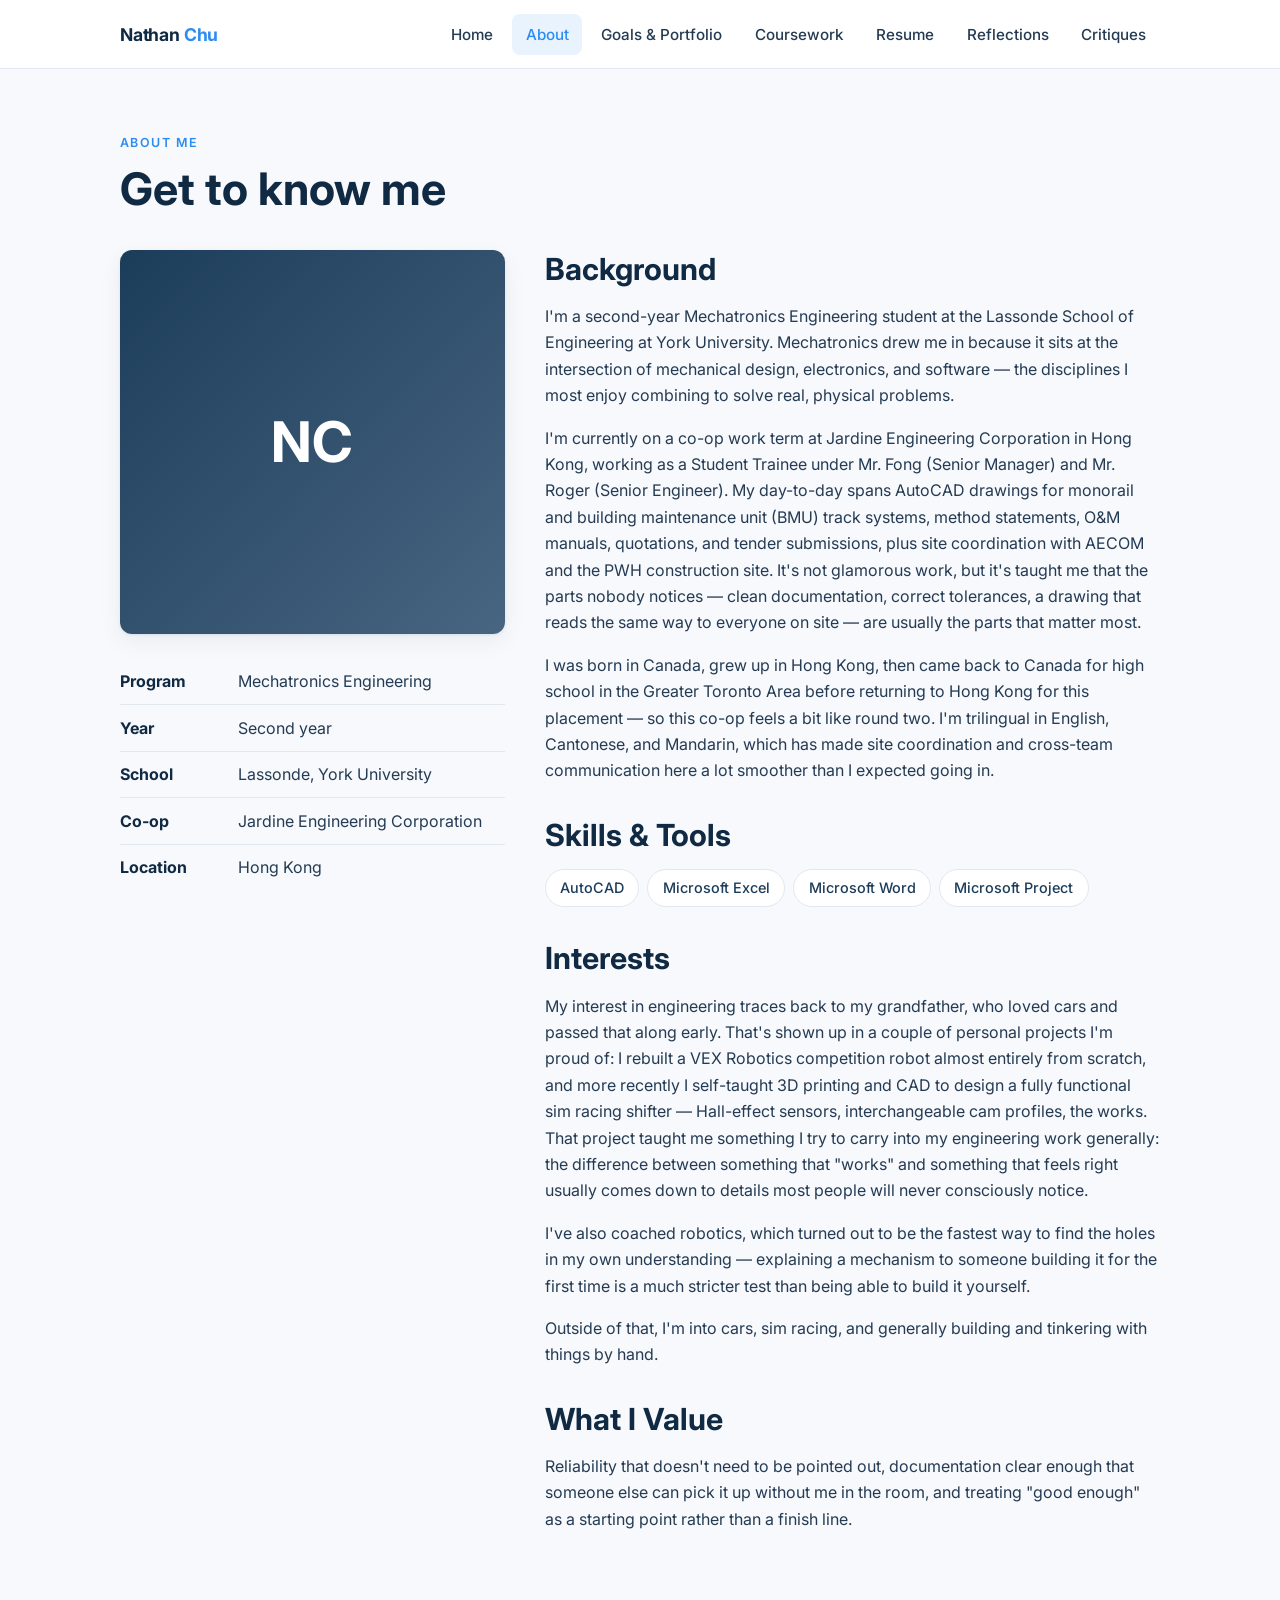
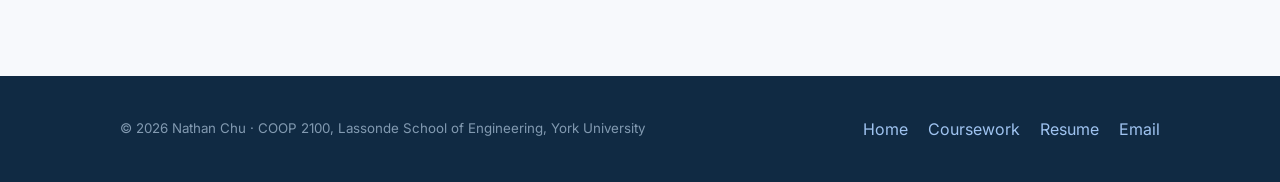
==== commit 4568f530: "Add a Why Me statement to the homepage The homepage introduced the Why Me video with a single placeh" ====
--- a/about.html
+++ b/about.html
@@ -94,6 +94,11 @@
             details most people will never consciously notice.
           </p>
           <p>
+            I've also coached robotics, which turned out to be the fastest way to find the holes in
+            my own understanding — explaining a mechanism to someone building it for the first time
+            is a much stricter test than being able to build it yourself.
+          </p>
+          <p>
             Outside of that, I'm into cars, sim racing, and generally building and tinkering with
             things by hand.
           </p>
